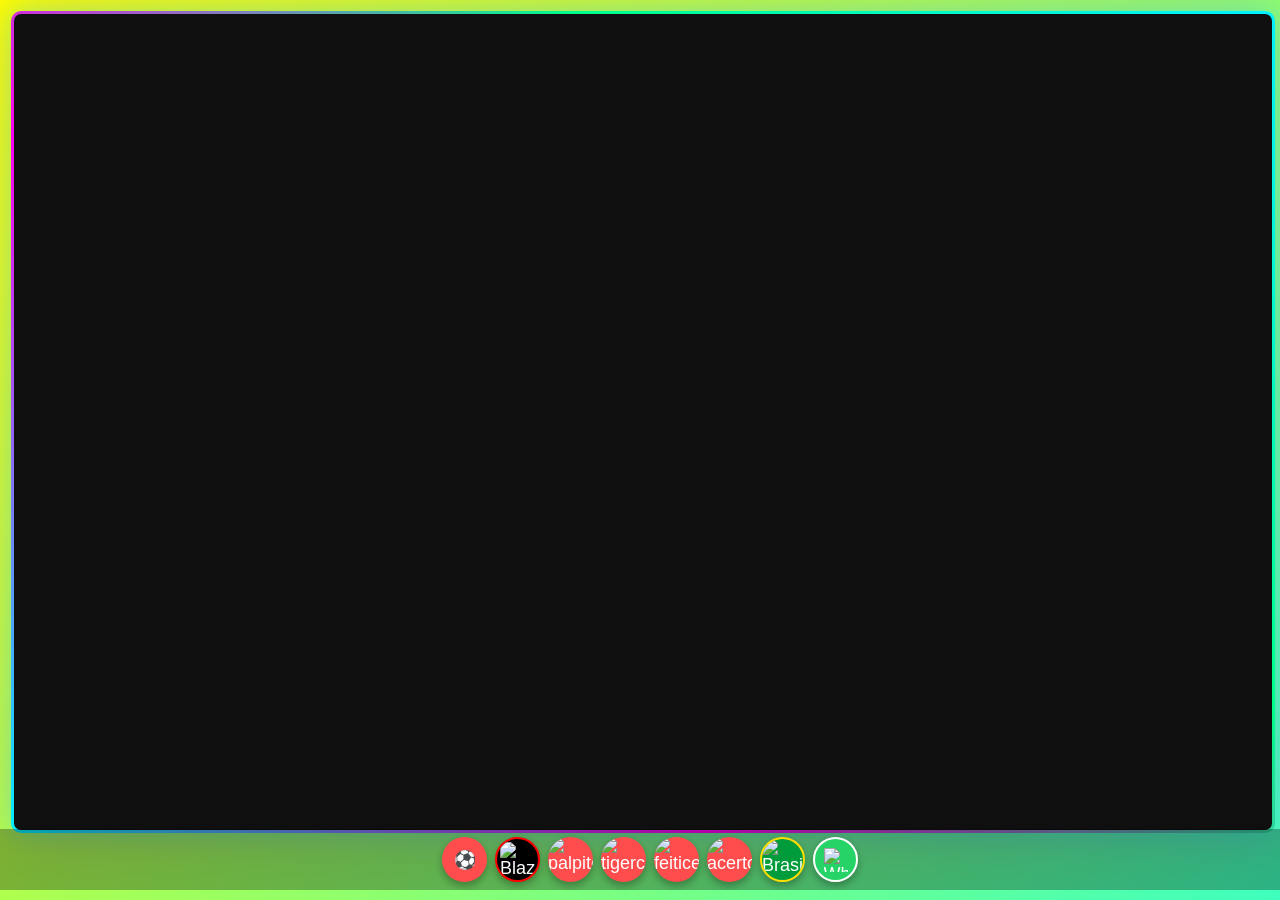
==== index.html @ 0d021614 "Add files via upload" ====
<!DOCTYPE html>
<html lang="pt-BR">
<head>
  <meta charset="UTF-8">
 
  <meta name="viewport" content="width=device-width, initial-scale=1">




<meta http-equiv="Cache-Control" content="no-cache, no-store, must-revalidate" />
<meta http-equiv="Pragma" content="no-cache" />
<meta http-equiv="Expires" content="0" />
  
<link rel="manifest" href="/manifest.json">
<meta name="theme-color" content="#000000">
<link rel="apple-touch-icon" href="/icons/icon-192.png">

  
<!-- Título da Página -->
<title>Águia Oficial Bet | Dicas de Apostas, Jogos e Cassino</title>

<!-- Ícone do Site -->
<link rel="icon" href="https://blogger.googleusercontent.com/img/b/R29vZ2xl/AVvXsEhIzHb6YULP9ZDfovS2ACQdcoT4QzjitKjJMdcDJTBWHNlQteuV8LZgv5LcVKi98qZSByWX7MtMFOjFQ8Q7eA1EagZ9SfC6SF7gtuG9biQVeYF1GRDJguqg1_lHFm-MuMlNfN69pUZvRJ8rit6jmh9mVRjqlOzs-GPT_CviHDZCeWrFZGx2VKTLyH8y7ds/s320/aguiaoficial.png" type="image/png">

<!-- Descrição -->
<meta name="description" content="Baixe nosso app Águia Oficial Bet e acesse dicas de jogos, apostas esportivas, cassino online e palpites confiáveis. Seja Águia Prime, Águia de Ouro e aumente seus ganhos!">

<!-- Palavras-chave -->
<meta name="keywords" content="águia oficial bet, águia prime, águia de ouro, apostas esportivas, dicas de jogos, cassino online, palpites, bet, futebol, blaze, tiger club, blaze dicas, apostas seguras, jogos que pagam, app de apostas">

<!-- Autor -->
<meta name="author" content="Águia Oficial Bet">

<!-- Robots (indexação) -->
<meta name="robots" content="index, follow">

<!-- Responsividade -->
<meta name="viewport" content="width=device-width, initial-scale=1.0">

<!-- Canonical -->
<link rel="canonical" href="https://www.aguiaoficial.site/">

<!-- Open Graph (Facebook, WhatsApp, etc.) -->
<meta property="og:title" content="Águia Oficial Bet | Dicas, Apostas e Cassino">
<meta property="og:description" content="Dicas de apostas, jogos e cassino para você ganhar mais. Entre para o time Águia Prime!">
<meta property="og:image" content="https://blogger.googleusercontent.com/img/b/R29vZ2xl/AVvXsEhIzHb6YULP9ZDfovS2ACQdcoT4QzjitKjJMdcDJTBWHNlQteuV8LZgv5LcVKi98qZSByWX7MtMFOjFQ8Q7eA1EagZ9SfC6SF7gtuG9biQVeYF1GRDJguqg1_lHFm-MuMlNfN69pUZvRJ8rit6jmh9mVRjqlOzs-GPT_CviHDZCeWrFZGx2VKTLyH8y7ds/s320/aguiaoficial.png">
<meta property="og:url" content="https://www.aguiaoficial.site/">
<meta property="og:type" content="website">
<meta property="og:locale" content="pt_BR">

<!-- Twitter Card -->
<meta name="twitter:card" content="summary_large_image">
<meta name="twitter:title" content="Águia Oficial Bet">
<meta name="twitter:description" content="Dicas, palpites e apostas com o time Águia Prime. Faça parte agora!">
<meta name="twitter:image" content="https://blogger.googleusercontent.com/img/b/R29vZ2xl/AVvXsEhIzHb6YULP9ZDfovS2ACQdcoT4QzjitKjJMdcDJTBWHNlQteuV8LZgv5LcVKi98qZSByWX7MtMFOjFQ8Q7eA1EagZ9SfC6SF7gtuG9biQVeYF1GRDJguqg1_lHFm-MuMlNfN69pUZvRJ8rit6jmh9mVRjqlOzs-GPT_CviHDZCeWrFZGx2VKTLyH8y7ds/s320/aguiaoficial.png">

<!-- Google Site Verification (adicione seu código do Search Console) -->

<!-- Google tag (gtag.js) -->
<script async src="https://www.googletagmanager.com/gtag/js?id=G-VBRR5XWEQY"></script>
<script>
  window.dataLayer = window.dataLayer || [];
  function gtag(){dataLayer.push(arguments);}
  gtag('js', new Date());

  gtag('config', 'G-VBRR5XWEQY');
</script>
  
  
  
  
  
  
  
  
  
  
  
  
  
  <style>
 html, body {
  margin: 0;
  padding: 0;
  height: 100%;
  overflow: hidden;
  font-family: 'Segoe UI', Tahoma, Geneva, Verdana, sans-serif;
  color: white;
  background: linear-gradient(-45deg, #FF00FF, #39FF14, #00FFFF, #FFFF00);
  background-size: 400% 400%;
  animation: ledBackground 10s ease infinite;
}

@keyframes ledBackground {
  0% {
    background-position: 0% 50%;
  }
  50% {
    background-position: 100% 50%;
  }
  100% {
    background-position: 0% 50%;
  }
}











/* Estilo base dos botões circulares */
.floating-btn, #hamburger-menu, #palpites-menu, #indique-menu {
  position: fixed;
  width: 48px; /* Reduzido de 60px */
  height: 48px;
  border-radius: 50%;
  cursor: pointer;
  display: flex;
  justify-content: center;
  align-items: center;
  box-shadow: 0 0 10px rgba(0,0,0,0.5);
  transition: transform 0.3s ease;
  z-index: 10000;
  background: #000022;
  animation: ledGlow 3s linear infinite;
}

/* Animação do efeito LED colorido */
@keyframes ledGlow {
  0% {
    box-shadow: 0 0 6px #0ff, 0 0 10px #0ff, 0 0 20px #08f, 0 0 30px #60f;
  }
  50% {
    box-shadow: 0 0 10px #f0f, 0 0 20px #f0f, 0 0 30px #a0f, 0 0 40px #d0f;
  }
  100% {
    box-shadow: 0 0 6px #0ff, 0 0 10px #0ff, 0 0 20px #08f, 0 0 30px #60f;
  }
}

 #botao-whatsapp {
    right: 490px;
    background-color: #25D366;
    border: 2px solid #fff;
    animation: pulse 1.5s infinite;
  }

  #botao-whatsapp img {
    width: 24px;
    height: 24px;
    object-fit: contain;
  }

@keyframes pulse {
  0% { transform: scale(1); opacity: 1; }
  50% { transform: scale(1.1); opacity: 0.8; }
  100% { transform: scale(1); opacity: 1; }
}

/* Botão flutuante individual */
.floating-btn {
  bottom: 20px;
  right: 20px;
  width: 45px; /* Reduzido de 60px */
  height: 45px;
  background-color: #0000CD;
  border-radius: 50%;
  display: flex;
  justify-content: center;
  align-items: center;
  box-shadow: 0 4px 8px rgba(0, 0, 0, 0.2);
  cursor: pointer;
  transition: transform 0.3s ease;
  z-index: 10000;
}




    
  .iframe-container {
    position: relative;
    width: 100%;
    height: calc(102% - 80px);
    padding: 11px;
    box-sizing: border-box;
  }

  .iframe-wrapper {
    width: 100%;
    height: 100%;
    border-radius: 10px;
    overflow: hidden;
    box-shadow: 0 0 25px rgba(0, 255, 255, 0.3),
                0 0 50px rgba(255, 0, 255, 0.2),
                0 0 100px rgba(0, 255, 0, 0.1);
    border: 3px solid transparent;
    background-image: linear-gradient(#0f0f0f, #0f0f0f), 
                      linear-gradient(45deg, #00f0ff, #ff00f0, #00ff88, #00f0ff);
    background-origin: border-box;
    background-clip: content-box, border-box;
    animation: borderGlow 4s linear infinite;
  }

  iframe {
    width: 100%;
    height: 100%;
    border: none;
  }

  @keyframes borderGlow {
    0% {
      background-image: linear-gradient(#0f0f0f, #0f0f0f),
                        linear-gradient(45deg, #00f0ff, #ff00f0, #00ff88, #00f0ff);
    }
    50% {
      background-image: linear-gradient(#0f0f0f, #0f0f0f),
                        linear-gradient(45deg, #ff00f0, #00ff88, #00f0ff, #ff00f0);
    }
    100% {
      background-image: linear-gradient(#0f0f0f, #0f0f0f),
                        linear-gradient(45deg, #00f0ff, #ff00f0, #00ff88, #00f0ff);
    }
  }
</style>
</head>
<body>

<div class="iframe-container">
  <div class="iframe-wrapper">
    
   <iframe allow='clipboard-read; clipboard-write' frameborder='0' height='95%' id='embeddedIframe' loading='lazy' sandbox='allow-scripts allow-same-origin' src='https://app.aguiaoficial.com/pr/stBCno8r' title='Conteúdo interativo da aguia oficial' width='100%'>
</iframe>
  </div>
</div>

<!-- Dados Estruturados (JSON-LD) para SEO -->
<script type="application/ld+json">
{
  "@context": "https://schema.org",
  "@type": "Organization",
  "name": "Águia Oficial Bet",
  "url": "https://www.aguiaoficial.site/",
  "logo": "https://blogger.googleusercontent.com/img/b/R29vZ2xl/AVvXsEhIzHb6YULP9ZDfovS2ACQdcoT4QzjitKjJMdcDJTBWHNlQteuV8LZgv5LcVKi98qZSByWX7MtMFOjFQ8Q7eA1EagZ9SfC6SF7gtuG9biQVeYF1GRDJguqg1_lHFm-MuMlNfN69pUZvRJ8rit6jmh9mVRjqlOzs-GPT_CviHDZCeWrFZGx2VKTLyH8y7ds/s320/aguiaoficial.png",
  "sameAs": [
    "https://www.instagram.com/aguiaoficialbet",
    "https://t.me/aguiaoficial",
    "https://www.youtube.com/@aguiaoficial"
  ]
}
</script>












<!-- Botões Flutuantes: Bomba, Bola, Blaze e Outros -->
<!-- Botões Flutuantes: Bomba, Bola, Blaze e Outros -->
<style>
  .botao-flutuante {
    background-color: #ff4d4d;
    color: white;
    border: none;
    border-radius: 50%;
    font-size: 18px;
    width: 45px;
    height: 45px;
    box-shadow: 0 4px 8px rgba(0,0,0,0.3);
    cursor: pointer;
    transition: transform 0.2s, box-shadow 0.3s;
    display: flex;
    align-items: center;
    justify-content: center;
    overflow: hidden;
    padding: 0;
    flex-shrink: 0;
  }

  .botao-flutuante img {
    width: 100%;
    height: 100%;
    object-fit: cover;
  }

  .botao-flutuante:hover {
    transform: scale(1.1);
  }

  #botao-blaze {
    background-color: #000;
    border: 2px solid #ff0000;
    animation: pulse 1.5s infinite;
    padding: 6px;
  }

  #botao-blaze img {
    width: 120%;
    height: 120%;
    object-fit: contain;
  }

  #botao-brasil {
    background-color: #009c3b;
    border: 2px solid #fedf00;
  }

  @keyframes pulse {
    0% { box-shadow: 0 0 0 0 rgba(255, 0, 0, 0.6); }
    70% { box-shadow: 0 0 0 10px rgba(255, 0, 0, 0); }
    100% { box-shadow: 0 0 0 0 rgba(255, 0, 0, 0); }
  }

  .botoes-container {
    position: fixed;
    bottom: 10px;
    left: 0;
    width: 100%;
    display: flex;
    flex-wrap: nowrap;
    overflow-x: auto;
    justify-content: center;
    gap: 8px;
    padding: 8px 10px;
    background: rgba(0, 0, 0, 0.3);
    z-index: 9999;
  }

  .botoes-container::-webkit-scrollbar {
    display: none;
  }

  .botoes-container {
    -ms-overflow-style: none;
    scrollbar-width: none;
  }

  @media (max-width: 500px) {
    .botao-flutuante {
      width: 40px;
      height: 40px;
    }

    .botao-flutuante img {
      width: 80%;
      height: 80%;
    }
  }
</style>

<div class="botoes-container">
  
  <button id="botao-bola" class="botao-flutuante" title="Brasileirão ⚽">⚽</button>

  <button id="botao-blaze" class="botao-flutuante" title="Ir para Blaze 🔥">
    <img src="https://blaze.partners/_next/image?url=%2Fimages%2Flogo.png&w=1080&q=75" alt="Blaze" />
  </button>

  <button id="botao-palpites" class="botao-flutuante" title="Palpites">
    <img src="https://st4.depositphotos.com/1432405/20213/v/450/depositphotos_202134304-stock-illustration-gallic-rooster-icon-white.jpg" alt="palpites" />
  </button>

  <button id="botao-tigerclub" class="botao-flutuante" title="Tiger Club">
    <img src="https://assets.trivo.bet/images/tigerclub.png" alt="tigerclub" />
  </button>

  <button id="botao-feiticeira" class="botao-flutuante" title="Feiticeira VIP">
    <img src="https://www.feiticeiravip.com.br/icons/minas.png" alt="feiticeira" />
  </button>

  <button id="botao-acertos" class="botao-flutuante" title="Acertos Club">
    <img src="https://raw.githubusercontent.com/lucianodelira/ACERTOSCLUB.COM.BR/refs/heads/main/icons/mina.png" alt="acertos" />
  </button>

  <button id="botao-brasil" class="botao-flutuante" title="Banca Brasileira">
    <img src="https://upload.wikimedia.org/wikipedia/commons/thumb/0/05/Flag_of_Brazil.svg/330px-Flag_of_Brazil.svg.png" alt="Brasil" />
  </button>

  <button id="botao-whatsapp" class="botao-flutuante" title="Fale no WhatsApp">
    <img alt="WhatsApp" src="https://upload.wikimedia.org/wikipedia/commons/6/6b/WhatsApp.svg">
  </button>
</div>

<script>


  document.getElementById("botao-bola").addEventListener("click", function () {
    window.location.href = "https://www.brasileirao.site";
  });

  document.getElementById("botao-blaze").addEventListener("click", function () {
    window.location.href = "https://blaze.cxclick.com/visit/?bta=50593&brand=blaze";
  });

  document.getElementById("botao-palpites").addEventListener("click", function () {
    window.open("https://trivo.acertosclub.com", "_blank");
  });

  document.getElementById("botao-tigerclub").addEventListener("click", function () {
    window.open("https://app.tigersclub.vip/pr/cmDAwXiS", "_blank");
  });

  document.getElementById("botao-feiticeira").addEventListener("click", function () {
    window.open("https://app.feiticeira.vip/pr/PRBJ9rmd", "_blank");
  });

  document.getElementById("botao-acertos").addEventListener("click", function () {
    window.open("https://app.acertos.club/pr/sbrqjugZ", "_blank");
  });

  document.getElementById("botao-brasil").addEventListener("click", function () {
    window.open("https://app.bancabrasileira.com.br/pr/EYZ6dslW", "_blank");
  });

  document.getElementById("botao-whatsapp").addEventListener("click", function () {
    window.open("https://wa.me/+5583993209139?text=Ol%C3%A1,%20gostaria%20de%20jogar!como%20fa%C3%A7o?", "_blank");
  });
</script>


<div id="installPrompt" style="
  display: none;
  position: fixed;
  bottom: 20px;
  left: 50%;
  transform: translateX(-50%);
  background: #000;
  color: #fff;
  padding: 14px 20px;
  border-radius: 12px;
  box-shadow: 0 4px 8px rgba(0,0,0,0.3);
  z-index: 9999;
  font-family: sans-serif;
  text-align: center;
">
  Deseja instalar o app Águia Oficial?
  <button id="btnInstall" style="
    margin-left: 12px;
    background: #1db954;
    border: none;
    color: white;
    padding: 8px 14px;
    border-radius: 8px;
    cursor: pointer;
  ">Instalar</button>
</div>


<script>
  let deferredPrompt;

  window.addEventListener("beforeinstallprompt", (e) => {
    e.preventDefault();
    deferredPrompt = e;
    const promptEl = document.getElementById("installPrompt");
    promptEl.style.display = "block";

    document.getElementById("btnInstall").addEventListener("click", () => {
      promptEl.style.display = "none";
      deferredPrompt.prompt();

      deferredPrompt.userChoice.then((choiceResult) => {
        if (choiceResult.outcome === "accepted") {
          console.log("Usuário aceitou instalar o app");
        } else {
          console.log("Usuário recusou a instalação");
        }
        deferredPrompt = null;
      });
    });
  });

  // Oculta o aviso se o app já estiver instalado
  window.addEventListener("appinstalled", () => {
    console.log("App instalado");
    document.getElementById("installPrompt").style.display = "none";
  });
</script>












  


<script>
  if ("serviceWorker" in navigator) {
    window.addEventListener("load", function () {
      navigator.serviceWorker.register("/service-worker.js")
        .then(reg => console.log("Service Worker registrado:", reg.scope))
        .catch(err => console.log("Erro ao registrar o Service Worker:", err));
    });
  }
</script>
  
</body>
</html>
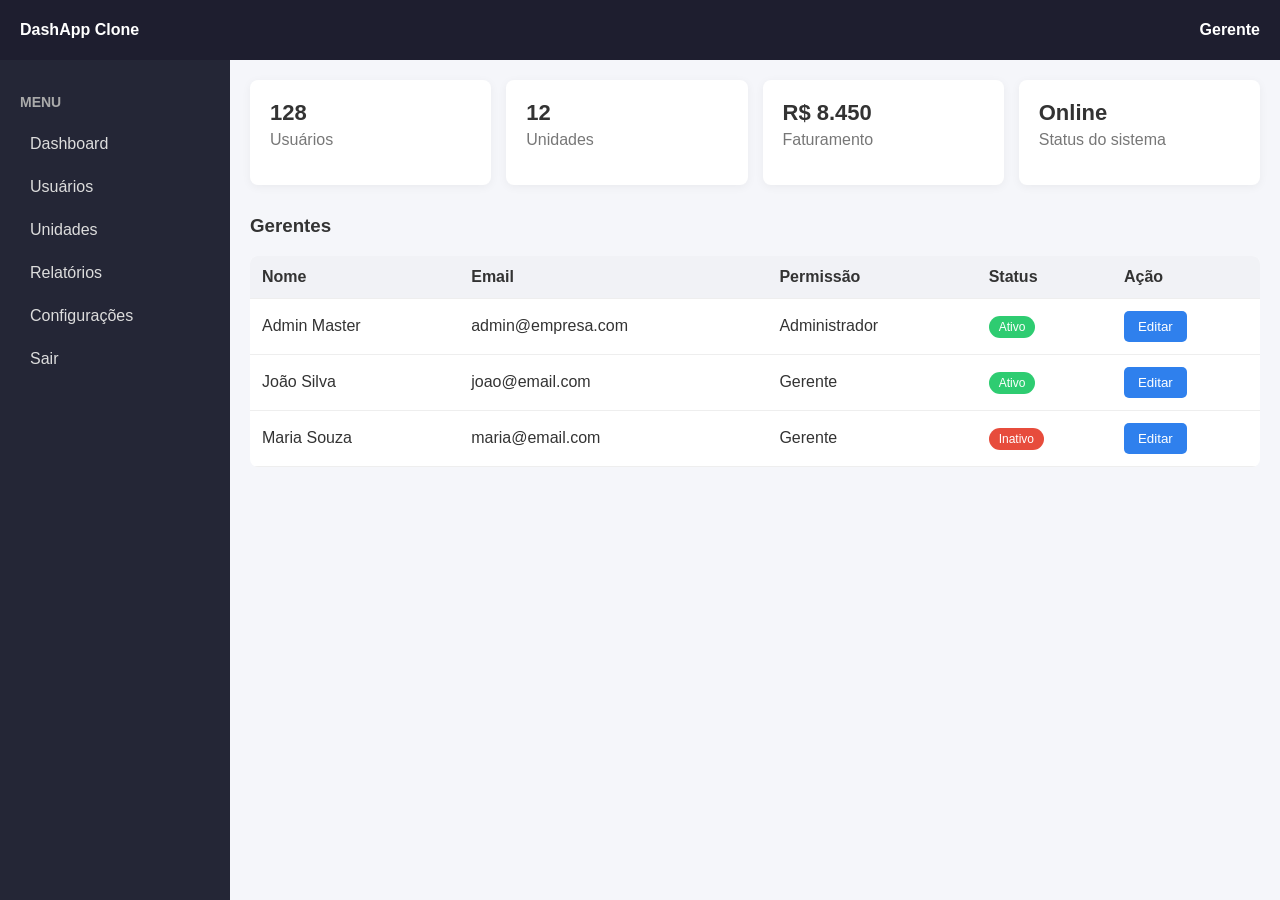
==== commit 5a0a3b52: "Update index.html" ====
--- a/index.html
+++ b/index.html
@@ -1,517 +1,232 @@
 <!DOCTYPE html>
 <html lang="pt-BR">
 <head>
-  <meta charset="UTF-8">
- 
-  <meta name="viewport" content="width=device-width, initial-scale=1">
-
-
-
-
-<meta http-equiv="Cache-Control" content="no-cache, no-store, must-revalidate" />
-<meta http-equiv="Pragma" content="no-cache" />
-<meta http-equiv="Expires" content="0" />
-  
-<link rel="manifest" href="/manifest.json">
-<meta name="theme-color" content="#000000">
-<link rel="apple-touch-icon" href="/icons/icon-192.png">
-
-  
-<!-- Título da Página -->
-<title>Águia Oficial Bet | Dicas de Apostas, Jogos e Cassino</title>
-
-<!-- Ícone do Site -->
-<link rel="icon" href="https://blogger.googleusercontent.com/img/b/R29vZ2xl/AVvXsEhIzHb6YULP9ZDfovS2ACQdcoT4QzjitKjJMdcDJTBWHNlQteuV8LZgv5LcVKi98qZSByWX7MtMFOjFQ8Q7eA1EagZ9SfC6SF7gtuG9biQVeYF1GRDJguqg1_lHFm-MuMlNfN69pUZvRJ8rit6jmh9mVRjqlOzs-GPT_CviHDZCeWrFZGx2VKTLyH8y7ds/s320/aguiaoficial.png" type="image/png">
-
-<!-- Descrição -->
-<meta name="description" content="Baixe nosso app Águia Oficial Bet e acesse dicas de jogos, apostas esportivas, cassino online e palpites confiáveis. Seja Águia Prime, Águia de Ouro e aumente seus ganhos!">
-
-<!-- Palavras-chave -->
-<meta name="keywords" content="águia oficial bet, águia prime, águia de ouro, apostas esportivas, dicas de jogos, cassino online, palpites, bet, futebol, blaze, tiger club, blaze dicas, apostas seguras, jogos que pagam, app de apostas">
-
-<!-- Autor -->
-<meta name="author" content="Águia Oficial Bet">
-
-<!-- Robots (indexação) -->
-<meta name="robots" content="index, follow">
-
-<!-- Responsividade -->
+<meta charset="UTF-8">
+<title>Painel Admin</title>
 <meta name="viewport" content="width=device-width, initial-scale=1.0">
 
-<!-- Canonical -->
-<link rel="canonical" href="https://www.aguiaoficial.site/">
-
-<!-- Open Graph (Facebook, WhatsApp, etc.) -->
-<meta property="og:title" content="Águia Oficial Bet | Dicas, Apostas e Cassino">
-<meta property="og:description" content="Dicas de apostas, jogos e cassino para você ganhar mais. Entre para o time Águia Prime!">
-<meta property="og:image" content="https://blogger.googleusercontent.com/img/b/R29vZ2xl/AVvXsEhIzHb6YULP9ZDfovS2ACQdcoT4QzjitKjJMdcDJTBWHNlQteuV8LZgv5LcVKi98qZSByWX7MtMFOjFQ8Q7eA1EagZ9SfC6SF7gtuG9biQVeYF1GRDJguqg1_lHFm-MuMlNfN69pUZvRJ8rit6jmh9mVRjqlOzs-GPT_CviHDZCeWrFZGx2VKTLyH8y7ds/s320/aguiaoficial.png">
-<meta property="og:url" content="https://www.aguiaoficial.site/">
-<meta property="og:type" content="website">
-<meta property="og:locale" content="pt_BR">
-
-<!-- Twitter Card -->
-<meta name="twitter:card" content="summary_large_image">
-<meta name="twitter:title" content="Águia Oficial Bet">
-<meta name="twitter:description" content="Dicas, palpites e apostas com o time Águia Prime. Faça parte agora!">
-<meta name="twitter:image" content="https://blogger.googleusercontent.com/img/b/R29vZ2xl/AVvXsEhIzHb6YULP9ZDfovS2ACQdcoT4QzjitKjJMdcDJTBWHNlQteuV8LZgv5LcVKi98qZSByWX7MtMFOjFQ8Q7eA1EagZ9SfC6SF7gtuG9biQVeYF1GRDJguqg1_lHFm-MuMlNfN69pUZvRJ8rit6jmh9mVRjqlOzs-GPT_CviHDZCeWrFZGx2VKTLyH8y7ds/s320/aguiaoficial.png">
-
-<!-- Google Site Verification (adicione seu código do Search Console) -->
-
-<!-- Google tag (gtag.js) -->
-<script async src="https://www.googletagmanager.com/gtag/js?id=G-VBRR5XWEQY"></script>
-<script>
-  window.dataLayer = window.dataLayer || [];
-  function gtag(){dataLayer.push(arguments);}
-  gtag('js', new Date());
-
-  gtag('config', 'G-VBRR5XWEQY');
-</script>
-  
-  
-  
-  
-  
-  
-  
-  
-  
-  
-  
-  
-  
-  <style>
- html, body {
+<style>
+:root {
+  --bg: #f5f6fa;
+  --primary: #2f80ed;
+  --dark: #1e1e2f;
+  --sidebar: #242636;
+  --card: #ffffff;
+  --text: #333;
+}
+
+* {
+  box-sizing: border-box;
+}
+
+body {
   margin: 0;
-  padding: 0;
-  height: 100%;
+  font-family: Inter, Arial, sans-serif;
+  background: var(--bg);
+  color: var(--text);
+}
+
+.header {
+  height: 60px;
+  background: var(--dark);
+  color: #fff;
+  display: flex;
+  align-items: center;
+  justify-content: space-between;
+  padding: 0 20px;
+}
+
+.header span {
+  font-weight: bold;
+}
+
+.layout {
+  display: flex;
+  min-height: calc(100vh - 60px);
+}
+
+.sidebar {
+  width: 230px;
+  background: var(--sidebar);
+  color: #fff;
+  padding: 20px;
+}
+
+.sidebar h3 {
+  font-size: 14px;
+  margin-bottom: 15px;
+  color: #aaa;
+}
+
+.sidebar a {
+  display: block;
+  padding: 10px;
+  border-radius: 5px;
+  color: #ddd;
+  text-decoration: none;
+  margin-bottom: 5px;
+}
+
+.sidebar a:hover {
+  background: rgba(255,255,255,0.08);
+}
+
+.main {
+  flex: 1;
+  padding: 20px;
+}
+
+.cards {
+  display: grid;
+  grid-template-columns: repeat(auto-fit, minmax(220px, 1fr));
+  gap: 15px;
+}
+
+.card {
+  background: var(--card);
+  border-radius: 8px;
+  padding: 20px;
+  box-shadow: 0 2px 10px rgba(0,0,0,0.05);
+}
+
+.card h2 {
+  font-size: 22px;
+  margin: 0;
+}
+
+.card p {
+  margin-top: 5px;
+  color: #777;
+}
+
+.section {
+  margin-top: 30px;
+}
+
+table {
+  width: 100%;
+  background: #fff;
+  border-radius: 8px;
+  border-collapse: collapse;
   overflow: hidden;
-  font-family: 'Segoe UI', Tahoma, Geneva, Verdana, sans-serif;
-  color: white;
-  background: linear-gradient(-45deg, #FF00FF, #39FF14, #00FFFF, #FFFF00);
-  background-size: 400% 400%;
-  animation: ledBackground 10s ease infinite;
-}
-
-@keyframes ledBackground {
-  0% {
-    background-position: 0% 50%;
-  }
-  50% {
-    background-position: 100% 50%;
-  }
-  100% {
-    background-position: 0% 50%;
-  }
-}
-
-
-
-
-
-
-
-
-
-
-
-/* Estilo base dos botões circulares */
-.floating-btn, #hamburger-menu, #palpites-menu, #indique-menu {
-  position: fixed;
-  width: 48px; /* Reduzido de 60px */
-  height: 48px;
-  border-radius: 50%;
+}
+
+table th, table td {
+  padding: 12px;
+  text-align: left;
+  border-bottom: 1px solid #eee;
+}
+
+table th {
+  background: #f1f2f6;
+}
+
+.badge {
+  padding: 4px 10px;
+  border-radius: 20px;
+  font-size: 12px;
+  color: #fff;
+}
+
+.active { background: #2ecc71; }
+.inactive { background: #e74c3c; }
+
+.btn {
+  background: var(--primary);
+  color: #fff;
+  border: none;
+  padding: 8px 14px;
+  border-radius: 5px;
   cursor: pointer;
-  display: flex;
-  justify-content: center;
-  align-items: center;
-  box-shadow: 0 0 10px rgba(0,0,0,0.5);
-  transition: transform 0.3s ease;
-  z-index: 10000;
-  background: #000022;
-  animation: ledGlow 3s linear infinite;
-}
-
-/* Animação do efeito LED colorido */
-@keyframes ledGlow {
-  0% {
-    box-shadow: 0 0 6px #0ff, 0 0 10px #0ff, 0 0 20px #08f, 0 0 30px #60f;
-  }
-  50% {
-    box-shadow: 0 0 10px #f0f, 0 0 20px #f0f, 0 0 30px #a0f, 0 0 40px #d0f;
-  }
-  100% {
-    box-shadow: 0 0 6px #0ff, 0 0 10px #0ff, 0 0 20px #08f, 0 0 30px #60f;
-  }
-}
-
- #botao-whatsapp {
-    right: 490px;
-    background-color: #25D366;
-    border: 2px solid #fff;
-    animation: pulse 1.5s infinite;
-  }
-
-  #botao-whatsapp img {
-    width: 24px;
-    height: 24px;
-    object-fit: contain;
-  }
-
-@keyframes pulse {
-  0% { transform: scale(1); opacity: 1; }
-  50% { transform: scale(1.1); opacity: 0.8; }
-  100% { transform: scale(1); opacity: 1; }
-}
-
-/* Botão flutuante individual */
-.floating-btn {
-  bottom: 20px;
-  right: 20px;
-  width: 45px; /* Reduzido de 60px */
-  height: 45px;
-  background-color: #0000CD;
-  border-radius: 50%;
-  display: flex;
-  justify-content: center;
-  align-items: center;
-  box-shadow: 0 4px 8px rgba(0, 0, 0, 0.2);
-  cursor: pointer;
-  transition: transform 0.3s ease;
-  z-index: 10000;
-}
-
-
-
-
-    
-  .iframe-container {
-    position: relative;
-    width: 100%;
-    height: calc(102% - 80px);
-    padding: 11px;
-    box-sizing: border-box;
-  }
-
-  .iframe-wrapper {
-    width: 100%;
-    height: 100%;
-    border-radius: 10px;
-    overflow: hidden;
-    box-shadow: 0 0 25px rgba(0, 255, 255, 0.3),
-                0 0 50px rgba(255, 0, 255, 0.2),
-                0 0 100px rgba(0, 255, 0, 0.1);
-    border: 3px solid transparent;
-    background-image: linear-gradient(#0f0f0f, #0f0f0f), 
-                      linear-gradient(45deg, #00f0ff, #ff00f0, #00ff88, #00f0ff);
-    background-origin: border-box;
-    background-clip: content-box, border-box;
-    animation: borderGlow 4s linear infinite;
-  }
-
-  iframe {
-    width: 100%;
-    height: 100%;
-    border: none;
-  }
-
-  @keyframes borderGlow {
-    0% {
-      background-image: linear-gradient(#0f0f0f, #0f0f0f),
-                        linear-gradient(45deg, #00f0ff, #ff00f0, #00ff88, #00f0ff);
-    }
-    50% {
-      background-image: linear-gradient(#0f0f0f, #0f0f0f),
-                        linear-gradient(45deg, #ff00f0, #00ff88, #00f0ff, #ff00f0);
-    }
-    100% {
-      background-image: linear-gradient(#0f0f0f, #0f0f0f),
-                        linear-gradient(45deg, #00f0ff, #ff00f0, #00ff88, #00f0ff);
-    }
-  }
+}
+
+.btn:hover {
+  opacity: 0.9;
+}
 </style>
 </head>
+
 <body>
 
-<div class="iframe-container">
-  <div class="iframe-wrapper">
-    
-   <iframe allow='clipboard-read; clipboard-write' frameborder='0' height='95%' id='embeddedIframe' loading='lazy' sandbox='allow-scripts allow-same-origin' src='https://app.aguiaoficial.com/pr/stBCno8r' title='Conteúdo interativo da aguia oficial' width='100%'>
-</iframe>
+<div class="header">
+  <span>DashApp Clone</span>
+  <span>Gerente</span>
+</div>
+
+<div class="layout">
+
+  <div class="sidebar">
+    <h3>MENU</h3>
+    <a href="#">Dashboard</a>
+    <a href="#">Usuários</a>
+    <a href="#">Unidades</a>
+    <a href="#">Relatórios</a>
+    <a href="#">Configurações</a>
+    <a href="#">Sair</a>
+  </div>
+
+  <div class="main">
+
+    <div class="cards">
+      <div class="card">
+        <h2>128</h2>
+        <p>Usuários</p>
+      </div>
+      <div class="card">
+        <h2>12</h2>
+        <p>Unidades</p>
+      </div>
+      <div class="card">
+        <h2>R$ 8.450</h2>
+        <p>Faturamento</p>
+      </div>
+      <div class="card">
+        <h2>Online</h2>
+        <p>Status do sistema</p>
+      </div>
+    </div>
+
+    <div class="section">
+      <h3>Gerentes</h3>
+
+      <table>
+        <thead>
+          <tr>
+            <th>Nome</th>
+            <th>Email</th>
+            <th>Permissão</th>
+            <th>Status</th>
+            <th>Ação</th>
+          </tr>
+        </thead>
+        <tbody>
+          <tr>
+            <td>Admin Master</td>
+            <td>admin@empresa.com</td>
+            <td>Administrador</td>
+            <td><span class="badge active">Ativo</span></td>
+            <td><button class="btn">Editar</button></td>
+          </tr>
+          <tr>
+            <td>João Silva</td>
+            <td>joao@email.com</td>
+            <td>Gerente</td>
+            <td><span class="badge active">Ativo</span></td>
+            <td><button class="btn">Editar</button></td>
+          </tr>
+          <tr>
+            <td>Maria Souza</td>
+            <td>maria@email.com</td>
+            <td>Gerente</td>
+            <td><span class="badge inactive">Inativo</span></td>
+            <td><button class="btn">Editar</button></td>
+          </tr>
+        </tbody>
+      </table>
+    </div>
+
   </div>
 </div>
 
-<!-- Dados Estruturados (JSON-LD) para SEO -->
-<script type="application/ld+json">
-{
-  "@context": "https://schema.org",
-  "@type": "Organization",
-  "name": "Águia Oficial Bet",
-  "url": "https://www.aguiaoficial.site/",
-  "logo": "https://blogger.googleusercontent.com/img/b/R29vZ2xl/AVvXsEhIzHb6YULP9ZDfovS2ACQdcoT4QzjitKjJMdcDJTBWHNlQteuV8LZgv5LcVKi98qZSByWX7MtMFOjFQ8Q7eA1EagZ9SfC6SF7gtuG9biQVeYF1GRDJguqg1_lHFm-MuMlNfN69pUZvRJ8rit6jmh9mVRjqlOzs-GPT_CviHDZCeWrFZGx2VKTLyH8y7ds/s320/aguiaoficial.png",
-  "sameAs": [
-    "https://www.instagram.com/aguiaoficialbet",
-    "https://t.me/aguiaoficial",
-    "https://www.youtube.com/@aguiaoficial"
-  ]
-}
-</script>
-
-
-
-
-
-
-
-
-
-
-
-
-<!-- Botões Flutuantes: Bomba, Bola, Blaze e Outros -->
-<!-- Botões Flutuantes: Bomba, Bola, Blaze e Outros -->
-<style>
-  .botao-flutuante {
-    background-color: #ff4d4d;
-    color: white;
-    border: none;
-    border-radius: 50%;
-    font-size: 18px;
-    width: 45px;
-    height: 45px;
-    box-shadow: 0 4px 8px rgba(0,0,0,0.3);
-    cursor: pointer;
-    transition: transform 0.2s, box-shadow 0.3s;
-    display: flex;
-    align-items: center;
-    justify-content: center;
-    overflow: hidden;
-    padding: 0;
-    flex-shrink: 0;
-  }
-
-  .botao-flutuante img {
-    width: 100%;
-    height: 100%;
-    object-fit: cover;
-  }
-
-  .botao-flutuante:hover {
-    transform: scale(1.1);
-  }
-
-  #botao-blaze {
-    background-color: #000;
-    border: 2px solid #ff0000;
-    animation: pulse 1.5s infinite;
-    padding: 6px;
-  }
-
-  #botao-blaze img {
-    width: 120%;
-    height: 120%;
-    object-fit: contain;
-  }
-
-  #botao-brasil {
-    background-color: #009c3b;
-    border: 2px solid #fedf00;
-  }
-
-  @keyframes pulse {
-    0% { box-shadow: 0 0 0 0 rgba(255, 0, 0, 0.6); }
-    70% { box-shadow: 0 0 0 10px rgba(255, 0, 0, 0); }
-    100% { box-shadow: 0 0 0 0 rgba(255, 0, 0, 0); }
-  }
-
-  .botoes-container {
-    position: fixed;
-    bottom: 10px;
-    left: 0;
-    width: 100%;
-    display: flex;
-    flex-wrap: nowrap;
-    overflow-x: auto;
-    justify-content: center;
-    gap: 8px;
-    padding: 8px 10px;
-    background: rgba(0, 0, 0, 0.3);
-    z-index: 9999;
-  }
-
-  .botoes-container::-webkit-scrollbar {
-    display: none;
-  }
-
-  .botoes-container {
-    -ms-overflow-style: none;
-    scrollbar-width: none;
-  }
-
-  @media (max-width: 500px) {
-    .botao-flutuante {
-      width: 40px;
-      height: 40px;
-    }
-
-    .botao-flutuante img {
-      width: 80%;
-      height: 80%;
-    }
-  }
-</style>
-
-<div class="botoes-container">
-  
-  <button id="botao-bola" class="botao-flutuante" title="Brasileirão ⚽">⚽</button>
-
-  <button id="botao-blaze" class="botao-flutuante" title="Ir para Blaze 🔥">
-    <img src="https://blaze.partners/_next/image?url=%2Fimages%2Flogo.png&w=1080&q=75" alt="Blaze" />
-  </button>
-
-  <button id="botao-palpites" class="botao-flutuante" title="Palpites">
-    <img src="https://st4.depositphotos.com/1432405/20213/v/450/depositphotos_202134304-stock-illustration-gallic-rooster-icon-white.jpg" alt="palpites" />
-  </button>
-
-  <button id="botao-tigerclub" class="botao-flutuante" title="Tiger Club">
-    <img src="https://assets.trivo.bet/images/tigerclub.png" alt="tigerclub" />
-  </button>
-
-  <button id="botao-feiticeira" class="botao-flutuante" title="Feiticeira VIP">
-    <img src="https://www.feiticeiravip.com.br/icons/minas.png" alt="feiticeira" />
-  </button>
-
-  <button id="botao-acertos" class="botao-flutuante" title="Acertos Club">
-    <img src="https://raw.githubusercontent.com/lucianodelira/ACERTOSCLUB.COM.BR/refs/heads/main/icons/mina.png" alt="acertos" />
-  </button>
-
-  <button id="botao-brasil" class="botao-flutuante" title="Banca Brasileira">
-    <img src="https://upload.wikimedia.org/wikipedia/commons/thumb/0/05/Flag_of_Brazil.svg/330px-Flag_of_Brazil.svg.png" alt="Brasil" />
-  </button>
-
-  <button id="botao-whatsapp" class="botao-flutuante" title="Fale no WhatsApp">
-    <img alt="WhatsApp" src="https://upload.wikimedia.org/wikipedia/commons/6/6b/WhatsApp.svg">
-  </button>
-</div>
-
-<script>
-
-
-  document.getElementById("botao-bola").addEventListener("click", function () {
-    window.location.href = "https://www.brasileirao.site";
-  });
-
-  document.getElementById("botao-blaze").addEventListener("click", function () {
-    window.location.href = "https://blaze.cxclick.com/visit/?bta=50593&brand=blaze";
-  });
-
-  document.getElementById("botao-palpites").addEventListener("click", function () {
-    window.open("https://trivo.acertosclub.com", "_blank");
-  });
-
-  document.getElementById("botao-tigerclub").addEventListener("click", function () {
-    window.open("https://app.tigersclub.vip/pr/cmDAwXiS", "_blank");
-  });
-
-  document.getElementById("botao-feiticeira").addEventListener("click", function () {
-    window.open("https://app.feiticeira.vip/pr/PRBJ9rmd", "_blank");
-  });
-
-  document.getElementById("botao-acertos").addEventListener("click", function () {
-    window.open("https://app.acertos.club/pr/sbrqjugZ", "_blank");
-  });
-
-  document.getElementById("botao-brasil").addEventListener("click", function () {
-    window.open("https://app.bancabrasileira.com.br/pr/EYZ6dslW", "_blank");
-  });
-
-  document.getElementById("botao-whatsapp").addEventListener("click", function () {
-    window.open("https://wa.me/+5583993209139?text=Ol%C3%A1,%20gostaria%20de%20jogar!como%20fa%C3%A7o?", "_blank");
-  });
-</script>
-
-
-<div id="installPrompt" style="
-  display: none;
-  position: fixed;
-  bottom: 20px;
-  left: 50%;
-  transform: translateX(-50%);
-  background: #000;
-  color: #fff;
-  padding: 14px 20px;
-  border-radius: 12px;
-  box-shadow: 0 4px 8px rgba(0,0,0,0.3);
-  z-index: 9999;
-  font-family: sans-serif;
-  text-align: center;
-">
-  Deseja instalar o app Águia Oficial?
-  <button id="btnInstall" style="
-    margin-left: 12px;
-    background: #1db954;
-    border: none;
-    color: white;
-    padding: 8px 14px;
-    border-radius: 8px;
-    cursor: pointer;
-  ">Instalar</button>
-</div>
-
-
-<script>
-  let deferredPrompt;
-
-  window.addEventListener("beforeinstallprompt", (e) => {
-    e.preventDefault();
-    deferredPrompt = e;
-    const promptEl = document.getElementById("installPrompt");
-    promptEl.style.display = "block";
-
-    document.getElementById("btnInstall").addEventListener("click", () => {
-      promptEl.style.display = "none";
-      deferredPrompt.prompt();
-
-      deferredPrompt.userChoice.then((choiceResult) => {
-        if (choiceResult.outcome === "accepted") {
-          console.log("Usuário aceitou instalar o app");
-        } else {
-          console.log("Usuário recusou a instalação");
-        }
-        deferredPrompt = null;
-      });
-    });
-  });
-
-  // Oculta o aviso se o app já estiver instalado
-  window.addEventListener("appinstalled", () => {
-    console.log("App instalado");
-    document.getElementById("installPrompt").style.display = "none";
-  });
-</script>
-
-
-
-
-
-
-
-
-
-
-
-
-  
-
-
-<script>
-  if ("serviceWorker" in navigator) {
-    window.addEventListener("load", function () {
-      navigator.serviceWorker.register("/service-worker.js")
-        .then(reg => console.log("Service Worker registrado:", reg.scope))
-        .catch(err => console.log("Erro ao registrar o Service Worker:", err));
-    });
-  }
-</script>
-  
 </body>
 </html>
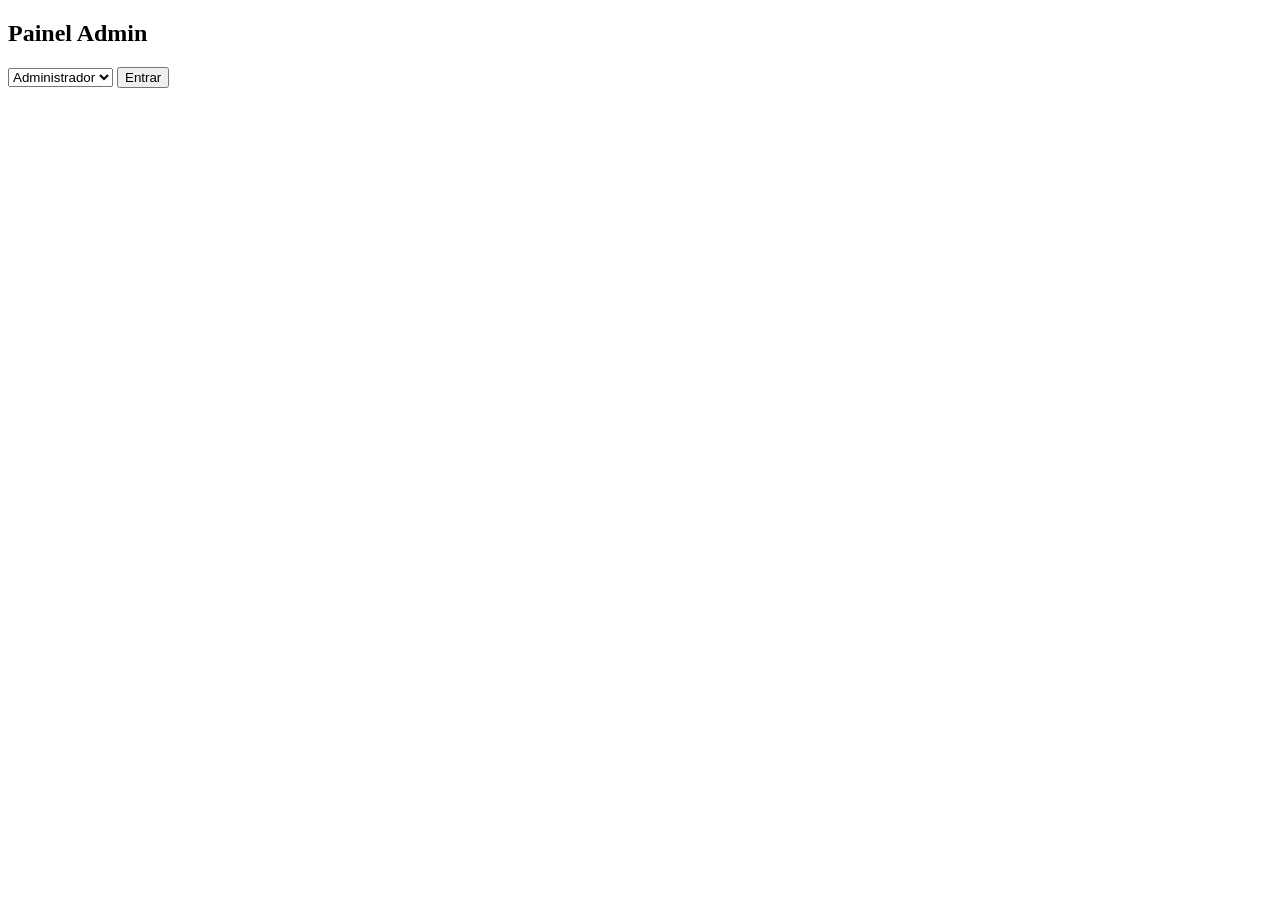
==== commit b779fc0f: "Add files via upload" ====
--- a/index.html
+++ b/index.html
@@ -2,231 +2,20 @@
 <html lang="pt-BR">
 <head>
 <meta charset="UTF-8">
-<title>Painel Admin</title>
+<title>Login - Painel</title>
 <meta name="viewport" content="width=device-width, initial-scale=1.0">
-
-<style>
-:root {
-  --bg: #f5f6fa;
-  --primary: #2f80ed;
-  --dark: #1e1e2f;
-  --sidebar: #242636;
-  --card: #ffffff;
-  --text: #333;
-}
-
-* {
-  box-sizing: border-box;
-}
-
-body {
-  margin: 0;
-  font-family: Inter, Arial, sans-serif;
-  background: var(--bg);
-  color: var(--text);
-}
-
-.header {
-  height: 60px;
-  background: var(--dark);
-  color: #fff;
-  display: flex;
-  align-items: center;
-  justify-content: space-between;
-  padding: 0 20px;
-}
-
-.header span {
-  font-weight: bold;
-}
-
-.layout {
-  display: flex;
-  min-height: calc(100vh - 60px);
-}
-
-.sidebar {
-  width: 230px;
-  background: var(--sidebar);
-  color: #fff;
-  padding: 20px;
-}
-
-.sidebar h3 {
-  font-size: 14px;
-  margin-bottom: 15px;
-  color: #aaa;
-}
-
-.sidebar a {
-  display: block;
-  padding: 10px;
-  border-radius: 5px;
-  color: #ddd;
-  text-decoration: none;
-  margin-bottom: 5px;
-}
-
-.sidebar a:hover {
-  background: rgba(255,255,255,0.08);
-}
-
-.main {
-  flex: 1;
-  padding: 20px;
-}
-
-.cards {
-  display: grid;
-  grid-template-columns: repeat(auto-fit, minmax(220px, 1fr));
-  gap: 15px;
-}
-
-.card {
-  background: var(--card);
-  border-radius: 8px;
-  padding: 20px;
-  box-shadow: 0 2px 10px rgba(0,0,0,0.05);
-}
-
-.card h2 {
-  font-size: 22px;
-  margin: 0;
-}
-
-.card p {
-  margin-top: 5px;
-  color: #777;
-}
-
-.section {
-  margin-top: 30px;
-}
-
-table {
-  width: 100%;
-  background: #fff;
-  border-radius: 8px;
-  border-collapse: collapse;
-  overflow: hidden;
-}
-
-table th, table td {
-  padding: 12px;
-  text-align: left;
-  border-bottom: 1px solid #eee;
-}
-
-table th {
-  background: #f1f2f6;
-}
-
-.badge {
-  padding: 4px 10px;
-  border-radius: 20px;
-  font-size: 12px;
-  color: #fff;
-}
-
-.active { background: #2ecc71; }
-.inactive { background: #e74c3c; }
-
-.btn {
-  background: var(--primary);
-  color: #fff;
-  border: none;
-  padding: 8px 14px;
-  border-radius: 5px;
-  cursor: pointer;
-}
-
-.btn:hover {
-  opacity: 0.9;
-}
-</style>
+<link rel="stylesheet" href="assets/style.css">
 </head>
-
-<body>
-
-<div class="header">
-  <span>DashApp Clone</span>
-  <span>Gerente</span>
+<body class="center">
+<div class="login-box">
+  <h2>Painel Admin</h2>
+  <select id="role">
+    <option value="admin">Administrador</option>
+    <option value="gerente">Gerente</option>
+    <option value="usuario">Usuário</option>
+  </select>
+  <button onclick="login()">Entrar</button>
 </div>
-
-<div class="layout">
-
-  <div class="sidebar">
-    <h3>MENU</h3>
-    <a href="#">Dashboard</a>
-    <a href="#">Usuários</a>
-    <a href="#">Unidades</a>
-    <a href="#">Relatórios</a>
-    <a href="#">Configurações</a>
-    <a href="#">Sair</a>
-  </div>
-
-  <div class="main">
-
-    <div class="cards">
-      <div class="card">
-        <h2>128</h2>
-        <p>Usuários</p>
-      </div>
-      <div class="card">
-        <h2>12</h2>
-        <p>Unidades</p>
-      </div>
-      <div class="card">
-        <h2>R$ 8.450</h2>
-        <p>Faturamento</p>
-      </div>
-      <div class="card">
-        <h2>Online</h2>
-        <p>Status do sistema</p>
-      </div>
-    </div>
-
-    <div class="section">
-      <h3>Gerentes</h3>
-
-      <table>
-        <thead>
-          <tr>
-            <th>Nome</th>
-            <th>Email</th>
-            <th>Permissão</th>
-            <th>Status</th>
-            <th>Ação</th>
-          </tr>
-        </thead>
-        <tbody>
-          <tr>
-            <td>Admin Master</td>
-            <td>admin@empresa.com</td>
-            <td>Administrador</td>
-            <td><span class="badge active">Ativo</span></td>
-            <td><button class="btn">Editar</button></td>
-          </tr>
-          <tr>
-            <td>João Silva</td>
-            <td>joao@email.com</td>
-            <td>Gerente</td>
-            <td><span class="badge active">Ativo</span></td>
-            <td><button class="btn">Editar</button></td>
-          </tr>
-          <tr>
-            <td>Maria Souza</td>
-            <td>maria@email.com</td>
-            <td>Gerente</td>
-            <td><span class="badge inactive">Inativo</span></td>
-            <td><button class="btn">Editar</button></td>
-          </tr>
-        </tbody>
-      </table>
-    </div>
-
-  </div>
-</div>
-
+<script src="assets/app.js"></script>
 </body>
 </html>
